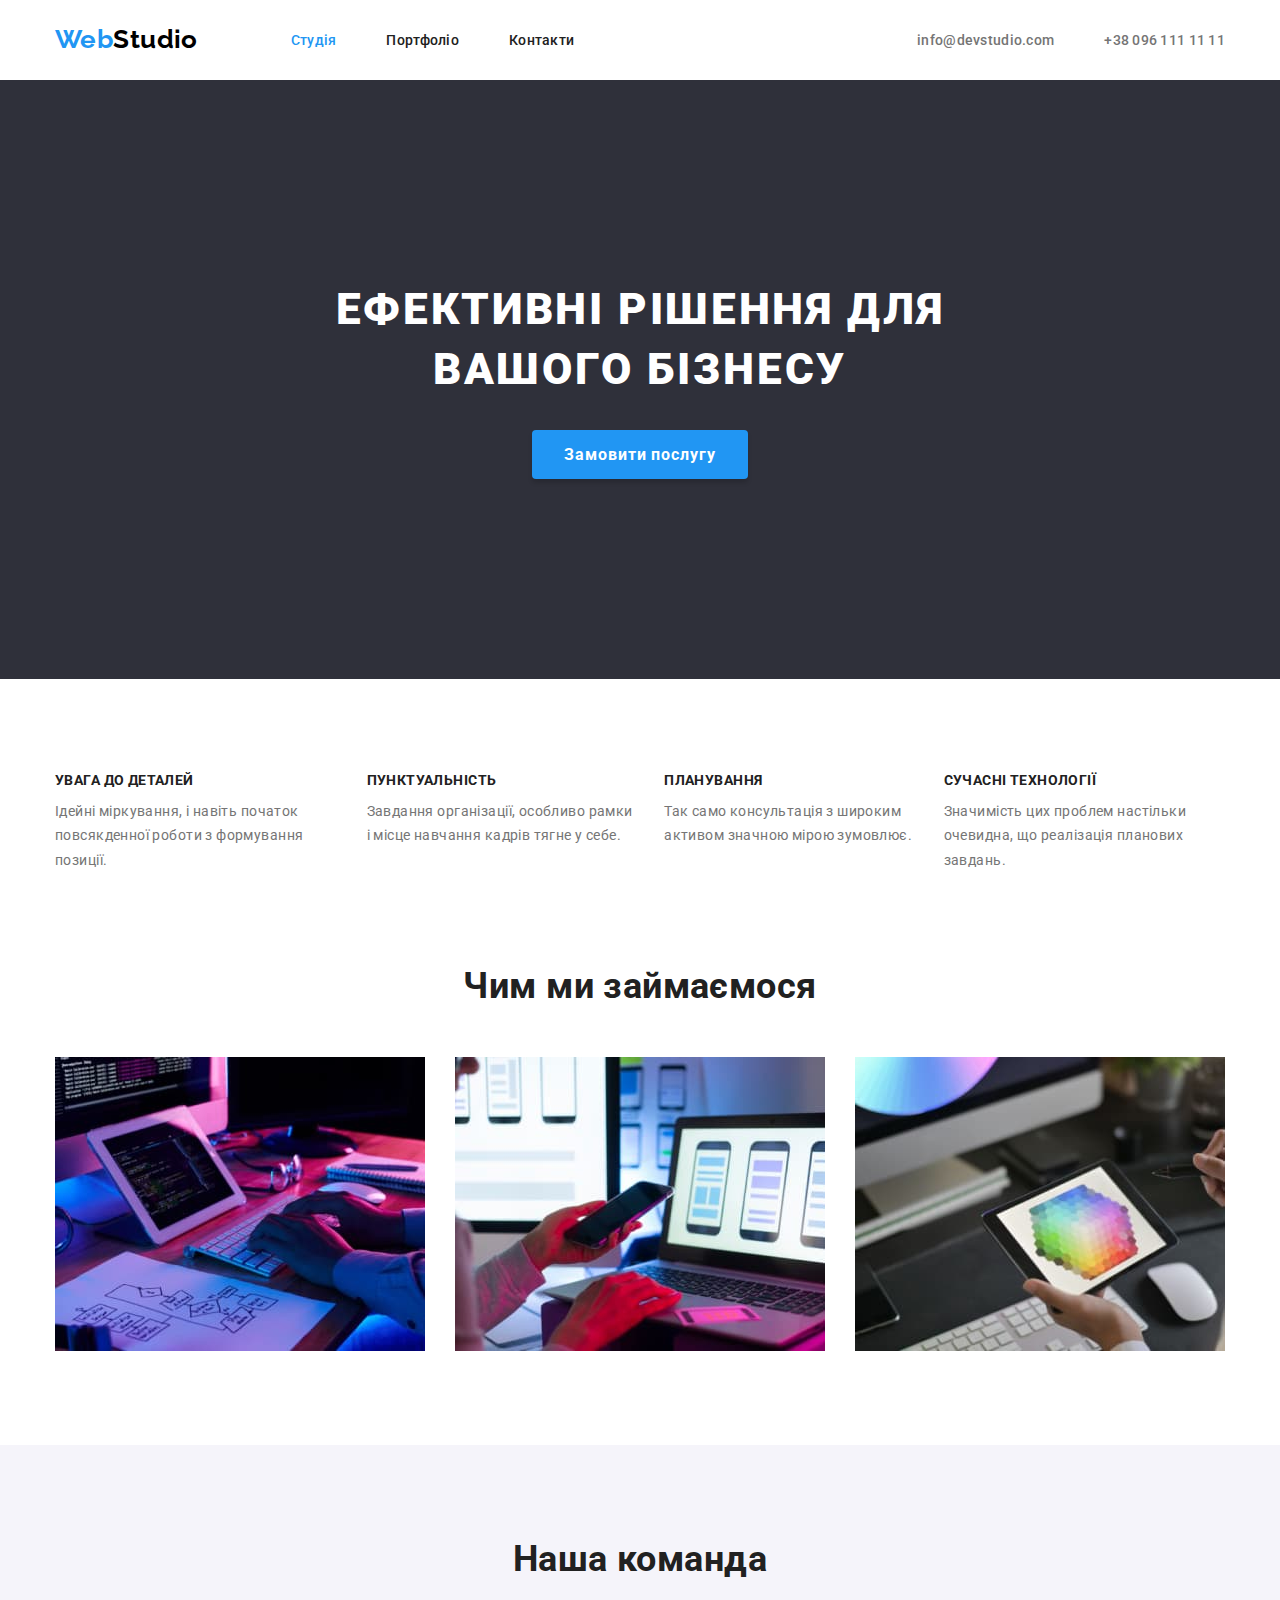
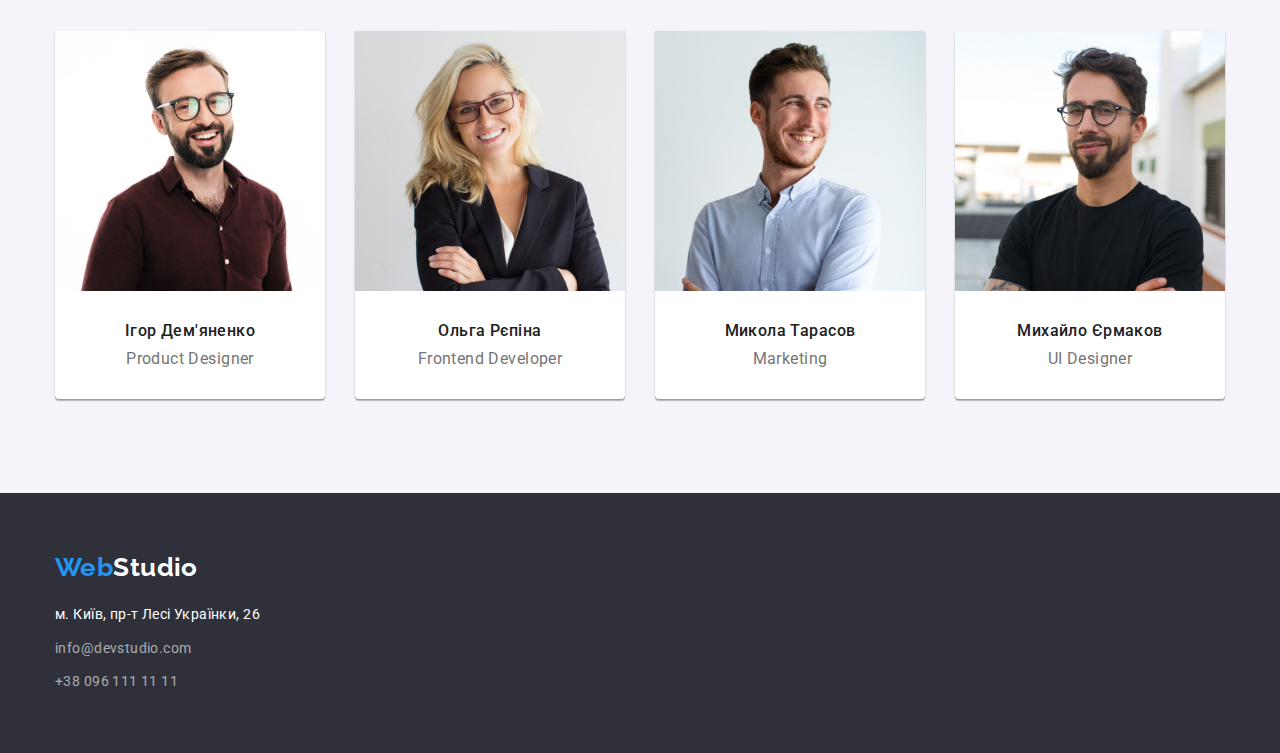
==== index.html @ 5b7ec82a "hw4start" ====
<!DOCTYPE html>
<html lang="uk">
  <head>
    <meta charset="UTF-8" />
    <meta http-equiv="X-UA-Compatible" content="IE=edge" />
    <meta name="viewport" content="width=device-width, initial-scale=1.0" />
    <title>webstudio</title>
    <link rel="preconnect" href="https://fonts.googleapis.com" />
    <link rel="preconnect" href="https://fonts.gstatic.com" crossorigin />
    <link
      href="https://fonts.googleapis.com/css2?family=Raleway:wght@700&family=Roboto:wght@400;500;700;900&display=swap"
      rel="stylesheet"
    />
    <link
      rel="stylesheet"
      href="https://cdn.jsdelivr.net/npm/modern-normalize@1.1.0/modern-normalize.min.css"
    />
    <link rel="stylesheet" href="./css/styles.css" />
  </head>
  <body>
    <header>
      <div class="container heder-container">
        <nav class="heder-container">
          <a href="./index.html" class="logo header-logo"
            >Web<span class="logo-top">Studio</span></a
          >
          <ul class="site-nav heder-container">
            <li class="menu-item"><a href="./index.html" class="link current">Студія</a></li>
            <li class="menu-item"><a href="./portfolio.html" class="link">Портфоліо</a></li>
            <li class="menu-item"><a href="./index.html" class="link">Контакти</a></li>
          </ul>
        </nav>
        <ul class="header-contacts heder-container">
          <li><a href="mailto:info@devstudio.com" class="above">info@devstudio.com</a></li>
          <li><a href="tel:+380961111111" class="above">+38 096 111 11 11</a></li>
        </ul>
      </div>
    </header>
    <main>
      <section class="hero section">
        <div class="container">
          <h1 class="hero-title">Ефективні рішення для вашого бізнесу</h1>
          <button type="button" class="button">Замовити послугу</button>
        </div>
      </section>
      <section class="quality section">
        <div class="container">
          <h2 class="visualy-hidden">Наші переваги</h2>
          <ul class="list-quality list-quality-container">
            <li>
              <h3 class="list-title">Увага до деталей</h3>
              <p class="text">
                Ідейні міркування, і навіть початок повсякденної роботи з формування позиції.
              </p>
            </li>
            <li>
              <h3 class="list-title">Пунктуальність</h3>
              <p class="text">
                Завдання організації, особливо рамки і місце навчання кадрів тягне у себе.
              </p>
            </li>
            <li>
              <h3 class="list-title">Планування</h3>
              <p class="text">Так само консультація з широким активом значною мірою зумовлює.</p>
            </li>
            <li>
              <h3 class="list-title">Сучасні технології</h3>
              <p class="text">
                Значимість цих проблем настільки очевидна, що реалізація планових завдань.
              </p>
            </li>
          </ul>
        </div>
      </section>
      <section class="work section">
        <div class="container">
          <h2 class="work-title">Чим ми займаємося</h2>
          <ul class="list-photo list-photo-container">
            <li><img src="./img/box1.jpg" alt="Програмне забеспечння" width="370" /></li>
            <li><img src="./img/box2.jpg" alt="Розробка мобіліних додатків" width="370" /></li>
            <li><img src="./img/box3.jpg" alt="Програмування на комп'ютері" width="370" /></li>
          </ul>
        </div>
      </section>
      <section class="employees section">
        <div class="container">
          <h2 class="employees-title">Наша команда</h2>
          <ul class="list-name list-name-container">
            <li class="title-name">
              <img src="./team/img1.jpg" alt="Ігор Дем'яненко" width="270" />
              <div class="team">
                <h3 class="name-container">Ігор Дем'яненко</h3>
                <p class="text" lang="en">Product Designer</p>
              </div>
            </li>
            <li class="title-name">
              <img src="./team/img2.jpg" alt="Ольга Рєпіна" width="270" />
              <div class="team">
                <h3 class="name-container">Ольга Рєпіна</h3>
                <p class="text" lang="en">Frontend Developer</p>
              </div>
            </li>
            <li class="title-name">
              <img src="./team/img3.jpg" alt="Микола Тарасов" width="270" />
              <div class="team">
                <h3 class="name-container">Микола Тарасов</h3>
                <p class="text" lang="en">Marketing</p>
              </div>
            </li>
            <li class="title-name">
              <img src="./team/img4.jpg" alt="Михайло Єрмаков" width="270" />
              <div class="team">
                <h3 class="name-container">Михайло Єрмаков</h3>
              <p class="text" lang="en">UI Designer</p>
            </div>
            </li>
          </ul>
        </div>
      </section>
    </main>
    <footer class="site-down">
      <div class="container">
        <a href="./index.html" class="logo logo-footer">Web<span class="logo-down">Studio</span></a>
        <address class="address">
          <ul class="address-list">
            <li class="address-list-container">
              <a
                href="https://goo.gl/maps/CPtrU1FHBa2aNyZL9"
                target="_blank"
                rel="noopener noreferrer nofollow"
                class="link"
              >
                м. Київ, пр-т Лесі Українки, 26</a
              >
            </li>
            <li class="address-list-container">
              <a href="mailto:info@devstudio.com" class="list">info@devstudio.com</a>
            </li>
            <li class="address-list-container">
              <a href="tel:+380961111111" class="list">+38 096 111 11 11</a>
            </li>
          </ul>
        </address>
      </div>
    </footer>
  </body>
</html>
---- css/styles.css ----
:root {
    --primary-text-color: #212121;
    --secondary-text-color: #757575;
    --accent-text-color: #2196F3;
    --accent-secondary-text-color: #FFFFFF;
    --primary-bcg-color: #2F303A;
    --secondary-bcg-color: #F5F4FA;
    --other-bcg-color: #EEEEEE;
    --text-logo-color: #000000;
    --hr-line-color: #ECECEC;
    --contacts-footer-color: rgba(255, 255, 255, 0.6);
}
*{
    box-sizing: border-box;
}

h1,
h2,
h3,
h4,
p {
    margin-top: 0;
    margin-bottom: 0;
}

ul,
ol {
    margin-top: 0;
    margin-bottom: 0;
    padding-left: 0;
}

img {
    display: block;
}

body {
    background-color: var(--accent-secondary-text-color);
    color: var(--secondary-text-color);
    font-family: Roboto, sans-serif;
    letter-spacing: 0.03em;
    font-size: 14px;

}

.visualy-hidden {
    position: absolute;
    width: 1px;
    height: 1px;
    margin: -1px;
    border: 0;
    padding: 0;

    white-space: nowrap;
    clip-path: inset(100%);
    clip: rect(0 0 0 0);
    overflow: hidden;
}


.button {
    font-family: Roboto, sans-serif;
    font-weight: 700;
    font-size: 16px;
    line-height: 1.87;
    letter-spacing: 0.06em;
    padding: 10px 32px;
    background-color: var(--accent-text-color);
    color: var(--accent-secondary-text-color);
    cursor: pointer;
    min-width: 216px;
    box-shadow: 0px 4px 4px rgba(0, 0, 0, 0.15);
    border-radius: 4px;
    border: none;
    margin: auto;
}
.container {
    width: 1200px;
    margin-left: auto;
    margin-right: auto;
    padding-right: 15px;
    padding-left: 15px;
}
.section {
    padding-top: 94px;
    padding-bottom: 94px;
}

/* Логотип  */

.logo {
    color: var(--accent-text-color);
    font-family: Raleway, sans-serif;
    font-weight: 700;
    font-size: 26px;
    text-decoration: none;
    margin-right: 93px;
   
}

.logo-top {
    color: var(--text-logo-color);
}

.logo-down {
    color: var(--accent-secondary-text-color);
}
.header-logo{
    padding: 25px 0;
}
/* < !-- Навигация по сайту  --> */

.site-nav .link {
    color: var(--primary-text-color);
    font-weight: 500;
    letter-spacing: 0.02em;
    text-decoration: none;
    cursor: pointer;
   
   

}
.site-nav{
column-gap: 50px;
}

.site-nav .link:hover,
.site-nav .link:focus {
    color: var(--accent-text-color);
}

/* Контакты */
.heder-container{
display: flex;
align-items: center;
}
.header-contacts,
.site-nav {
    list-style: none;
}
.header-contacts{
    margin-left: auto;
    column-gap: 50px;
}

.site-nav .link:hover,
.site-nav .link:focus {
    color: var(--accent-text-color);
}

.site-nav .link.current {
    color: var(--accent-text-color);
}

.header-contacts .above {
    color: var(--secondary-text-color);
    font-weight: 500;
    letter-spacing: 0.02em;
    text-decoration: none;
}

.header-contacts .above:hover,
.header-contacts .above:focus {
    color: var(--accent-text-color);
}

/* Фон*/

.hero {
    background-color: var(--primary-bcg-color);
    padding: 200px 0;
    text-align: center;
    }



.hero-title {
    font-weight: 900;
    font-size: 44px;
    line-height: 1.36;
    width: 696px;
    text-align: center;
    letter-spacing: 0.06em;
    text-transform: uppercase;
    color: var(--accent-secondary-text-color);
    align-items: center;
    margin: auto;
    margin-bottom: 30px;
    
}

/* Пункты*/
/* Наш подход */
.list-quality-container{
    display: flex;
   column-gap: 30px;
}

.list-photo,
.list-quality {
    list-style: none;
}

.quality-title {
    font-weight: 700;
    font-size: 36px;
    text-align: center;
    color: var(--primary-text-color);
}

.list-title {
    font-size: 14px;
    font-weight: 700;
    line-height: 1.14;
    color: var(--primary-text-color);
    text-transform: uppercase;
}

.list-quality .text {
    line-height: 1.72;
    color: var(--secondary-text-color);
}

/* Чем занимаемся */

.work-title {
    font-weight: 700;
    font-size: 36px;
    line-height: 1.16;
    text-align: center;
    color: var(--primary-text-color);
    margin-bottom: 50px;
}

.work-title .list {
    list-style: none;
}
.list-photo-container{
    display: flex;
    column-gap: 30px;
}
.work{
    padding-top: 0;
}

/* Наша команда*/

.list-name {
    list-style: none;
}

.employees {
    background-color: #F5F4FA;
}

.employees-title {
    font-weight: 700;
    font-size: 36px;
    line-height: 1.16;
    text-align: center;
    color: var(--primary-text-color);
    margin-bottom: 50px;

}

.list-name .title-name {
    font-weight: 500;
    font-size: 16px;
    color: var(--primary-text-color);
}
.list-name-container{
    display: flex;
    column-gap: 30px;
    text-align: center;
}
    
    .title-name {   
    background-color: var(--accent-secondary-text-color);
    box-shadow: 0px 1px 3px rgba(0, 0, 0, 0.12), 0px 1px 1px rgba(0, 0, 0, 0.14), 0px 2px 1px rgba(0, 0, 0, 0.2);
    border-radius: 0px 0px 4px 4px;
}
.team{
    padding:30px 0;
}
.name-container{
    font-weight: 500;
    font-size: 16px;
    line-height: 19px;
    
}
.text{

    margin-top: 10px;
}

.list-name .text {
    font-weight: 400;
    font-size: 16px;
    color: var(--secondary-text-color);
}

/* Футер*/

.site-down {
    background-color: var(--primary-bcg-color);
    padding: 60px 0;
}

.address {
    font-style: normal;
    margin-top: 20px;
}

.address .address-list {
    list-style: none;
    display: flex;
    flex-direction: column;
}
.address-list-container:not(:last-child){
    margin-bottom: 9px;
}
.address-list .link {
    color: var(--accent-secondary-text-color);
    line-height: 1.72;
    text-decoration: none;
    
}

.address-list .list {
    line-height: 1.72;
    color: rgba(255, 255, 255, 0.6);
    text-decoration: none;
}

.address-list .link:hover,
.address-list .link:focus {
    color: var(--accent-text-color);
}

.address-list .list:hover,
.address-list .list:focus {
    color: var(--accent-text-color);
}

/* Портфолио */
.header-line{
    border-bottom: 1px solid var(--hr-line-color);
}
.portfolio {
    list-style: none;
}

.button-portfolio {
    font-family: 'Roboto';
    font-style: normal;
    font-weight: 500;
    font-size: 16px;
    line-height: 1.62;
    letter-spacing: 0.03em;
    color: var(--primary-text-color);
    background-color: var(--secondary-bcg-color);
    border-radius: 4px;
    padding: 6px 22px;
    border: none;
    cursor: pointer;
}
.buttom-container{
    display: flex;
    column-gap: 8px;
    justify-content: center;
    margin-bottom: 50px;
}
.button-portfolio:hover,
.button-portfolio:focus {
    background-color: var(--accent-text-color);
    color: var(--accent-secondary-text-color);
    box-shadow: 0px 3px 1px rgba(0, 0, 0, 0.1), 0px 1px 2px rgba(0, 0, 0, 0.08), 0px 2px 2px rgba(0, 0, 0, 0.12);
}

.projects {
    font-weight: 700;
    font-size: 36px;
    text-align: center;
    color: var(--primary-text-color);
}

.border-card{
    padding-top: 20px;
    padding-left: 24px;
    padding-bottom: 20px;
    padding-right: 24px;
    border: 1px solid #EEEEEE;
    border-top: none;
}

.project-list .title {
    font-weight: 700;
    font-size: 18px;
    line-height: 2;
    letter-spacing: 0.06em;
    color: var(--primary-text-color);
    margin-bottom: 4px;
}

.project-list .list {
    font-size: 16px;
    line-height: 1.87;
    
    
}

.projects-title {
    list-style: none;
    display: flex;
    flex-wrap: wrap;
    gap: 30px;
    justify-content: center; 
}
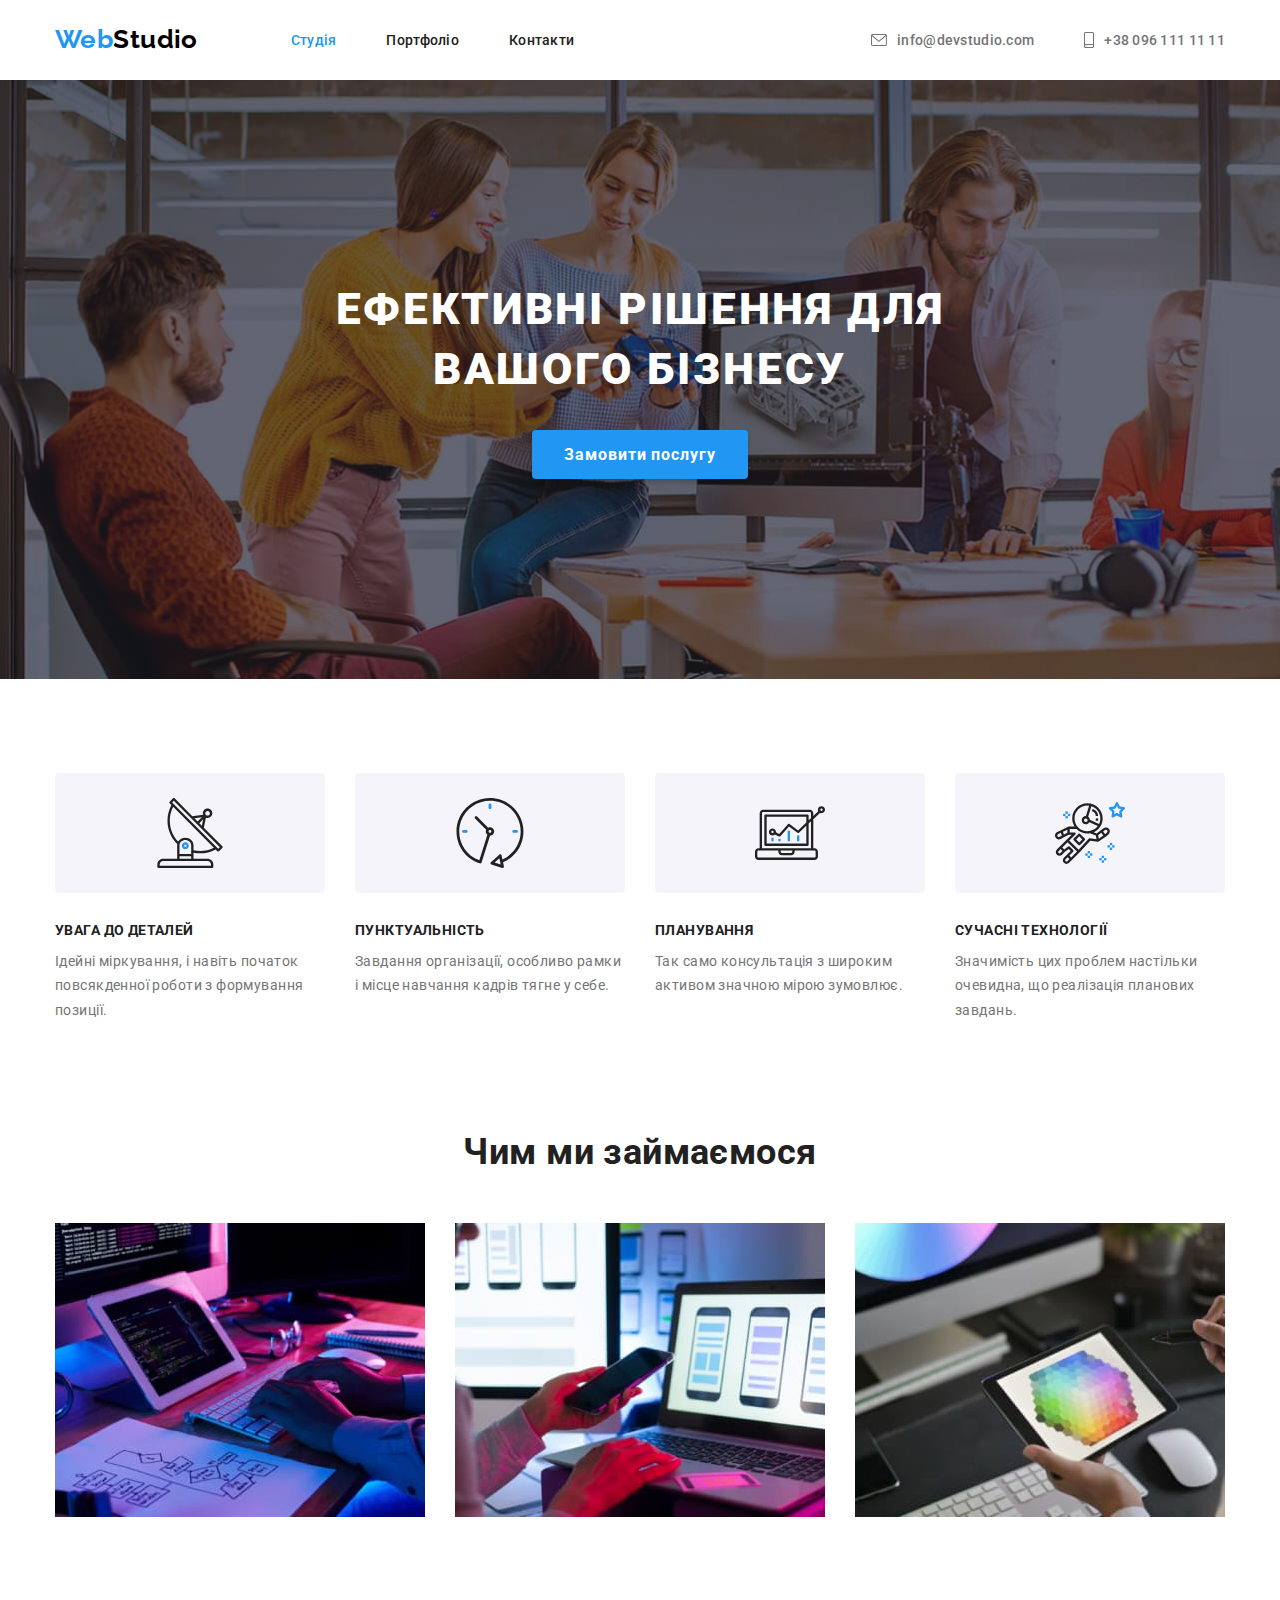
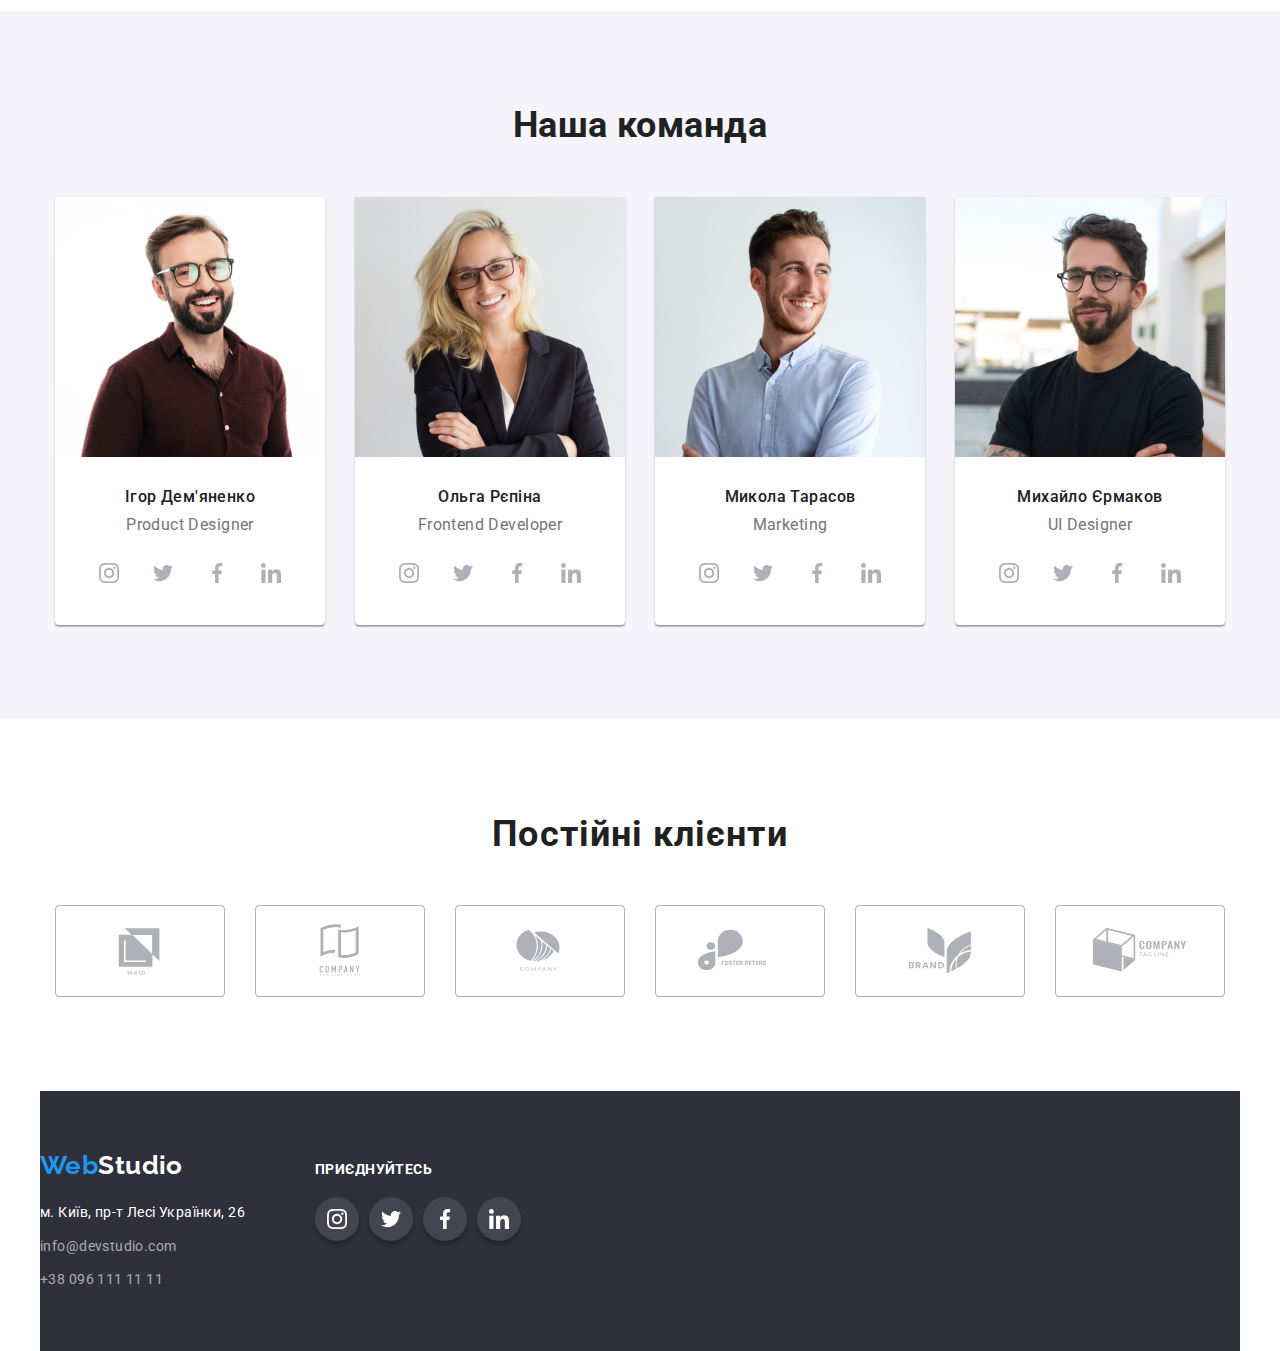
==== commit 64bb6fef: "chengeshw" ====
--- a/index.html
+++ b/index.html
@@ -31,8 +31,22 @@
           </ul>
         </nav>
         <ul class="header-contacts heder-container">
-          <li><a href="mailto:info@devstudio.com" class="above">info@devstudio.com</a></li>
-          <li><a href="tel:+380961111111" class="above">+38 096 111 11 11</a></li>
+          <li>
+            <div class="icon-contacts">
+                <svg aria-label="конверт" class="icon-envelope">
+                <use href="./images/sprite.svg#icon-envelope"></use>
+              </svg>
+            <a href="mailto:info@devstudio.com" class="above">info@devstudio.com</a>
+          </div>
+        </li>
+          <li>
+            <div class="icon-contacts">
+                <svg aria-label="іконка смартфона" class="icon-phone">
+                <use href="./images/sprite.svg#icon-smartphone"></use>
+              </svg>
+             <a href="tel:+380961111111" class="above">+38 096 111 11 11</a>
+          </div>
+        </li>
         </ul>
       </div>
     </header>
@@ -47,23 +61,43 @@
         <div class="container">
           <h2 class="visualy-hidden">Наші переваги</h2>
           <ul class="list-quality list-quality-container">
-            <li>
+            <li class="list-item">
+              <div class="icon-border">
+                <svg aria-label="антена" class="icon-quality">
+                <use href="./images/sprite.svg#icon-antenna"></use>
+              </svg>
+            </div>
               <h3 class="list-title">Увага до деталей</h3>
               <p class="text">
                 Ідейні міркування, і навіть початок повсякденної роботи з формування позиції.
               </p>
             </li>
-            <li>
+            <li class="list-item">
+              <div class="icon-border">
+                <svg aria-label="антена" class="icon-quality">
+                <use href="./images/sprite.svg#icon-clock"></use>
+              </svg>
+            </div>
               <h3 class="list-title">Пунктуальність</h3>
               <p class="text">
                 Завдання організації, особливо рамки і місце навчання кадрів тягне у себе.
               </p>
             </li>
-            <li>
+            <li class="list-item ">
+              <div class="icon-border">
+                <svg aria-label="антена" class="icon-quality">
+                <use href="./images/sprite.svg#icon-diagram"></use>
+              </svg>
+            </div>
               <h3 class="list-title">Планування</h3>
               <p class="text">Так само консультація з широким активом значною мірою зумовлює.</p>
             </li>
-            <li>
+            <li class="list-item ">
+              <div class="icon-border">
+                <svg aria-label="антена" class="icon-quality">
+                <use href="./images/sprite.svg#icon-astronaut"></use>
+              </svg>
+            </div>
               <h3 class="list-title">Сучасні технології</h3>
               <p class="text">
                 Значимість цих проблем настільки очевидна, що реалізація планових завдань.
@@ -91,6 +125,36 @@
               <div class="team">
                 <h3 class="name-container">Ігор Дем'яненко</h3>
                 <p class="text" lang="en">Product Designer</p>
+                <ul class="social-list">
+                  <li class="social-list-item">
+                    <a href="" class="sotial-list-link">
+                      <svg aria-label="іконка інстаграму" class="sotial-list-icon">
+                        <use href="./images/sprite.svg#icon-instagram"></use>
+                      </svg>
+                    </a>
+                  </li>
+                  <li class="social-list-item">
+                    <a href="" class="sotial-list-link">
+                      <svg aria-label="іконка твітеру" class="sotial-list-icon">
+                        <use href="./images/sprite.svg#icon-twitter"></use>
+                      </svg>
+                    </a>
+                  </li>
+                  <li class="social-list-item">
+                    <a href="" class="sotial-list-link">
+                      <svg aria-label="іконка фейсбуку" class="sotial-list-icon">
+                        <use href="./images/sprite.svg#icon-facebook"></use>
+                      </svg>
+                    </a>
+                  </li>
+                  <li class="social-list-item">
+                    <a href="" class="sotial-list-link">
+                      <svg aria-label="іконка лікедину" class="sotial-list-icon">
+                        <use href="./images/sprite.svg#icon-linkedin"></use>
+                      </svg>
+                    </a>
+                  </li>
+                </ul>
               </div>
             </li>
             <li class="title-name">
@@ -98,6 +162,36 @@
               <div class="team">
                 <h3 class="name-container">Ольга Рєпіна</h3>
                 <p class="text" lang="en">Frontend Developer</p>
+                <ul class="social-list">
+                  <li class="social-list-item">
+                    <a href="" class="sotial-list-link">
+                      <svg aria-label="іконка інстаграму" class="sotial-list-icon">
+                        <use href="./images/sprite.svg#icon-instagram"></use>
+                      </svg>
+                    </a>
+                  </li>
+                  <li class="social-list-item">
+                    <a href="" class="sotial-list-link">
+                      <svg aria-label="іконка твітеру" class="sotial-list-icon">
+                        <use href="./images/sprite.svg#icon-twitter"></use>
+                      </svg>
+                    </a>
+                  </li>
+                  <li class="social-list-item">
+                    <a href="" class="sotial-list-link">
+                      <svg aria-label="іконка фейсбуку" class="sotial-list-icon">
+                        <use href="./images/sprite.svg#icon-facebook"></use>
+                      </svg>
+                    </a>
+                  </li>
+                  <li class="social-list-item">
+                    <a href="" class="sotial-list-link">
+                      <svg aria-label="іконка лікедину" class="sotial-list-icon">
+                        <use href="./images/sprite.svg#icon-linkedin"></use>
+                      </svg>
+                    </a>
+                  </li>
+                </ul>
               </div>
             </li>
             <li class="title-name">
@@ -105,21 +199,130 @@
               <div class="team">
                 <h3 class="name-container">Микола Тарасов</h3>
                 <p class="text" lang="en">Marketing</p>
+                <ul class="social-list">
+                  <li class="social-list-item">
+                    <a href="" class="sotial-list-link">
+                      <svg aria-label="іконка інстаграму" class="sotial-list-icon">
+                        <use href="./images/sprite.svg#icon-instagram"></use>
+                      </svg>
+                    </a>
+                  </li>
+                  <li class="social-list-item">
+                    <a href="" class="sotial-list-link">
+                      <svg aria-label="іконка твітеру" class="sotial-list-icon">
+                        <use href="./images/sprite.svg#icon-twitter"></use>
+                      </svg>
+                    </a>
+                  </li>
+                  <li class="social-list-item">
+                    <a href="" class="sotial-list-link">
+                      <svg aria-label="іконка фейсбуку" class="sotial-list-icon">
+                        <use href="./images/sprite.svg#icon-facebook"></use>
+                      </svg>
+                    </a>
+                  </li>
+                  <li class="social-list-item">
+                    <a href="" class="sotial-list-link">
+                      <svg aria-label="іконка лікедину" class="sotial-list-icon">
+                        <use href="./images/sprite.svg#icon-linkedin"></use>
+                      </svg>
+                    </a>
+                  </li>
+                </ul>
               </div>
             </li>
             <li class="title-name">
               <img src="./team/img4.jpg" alt="Михайло Єрмаков" width="270" />
               <div class="team">
                 <h3 class="name-container">Михайло Єрмаков</h3>
-              <p class="text" lang="en">UI Designer</p>
-            </div>
+                <p class="text" lang="en">UI Designer</p>
+                <ul class="social-list">
+                  <li class="social-list-item">
+                    <a href="" class="sotial-list-link">
+                      <svg aria-label="іконка інстаграму" class="sotial-list-icon">
+                        <use href="./images/sprite.svg#icon-instagram"></use>
+                      </svg>
+                    </a>
+                  </li>
+                  <li class="social-list-item">
+                    <a href="" class="sotial-list-link">
+                      <svg aria-label="іконка твітеру" class="sotial-list-icon">
+                        <use href="./images/sprite.svg#icon-twitter"></use>
+                      </svg>
+                    </a>
+                  </li>
+                  <li class="social-list-item">
+                    <a href="" class="sotial-list-link">
+                      <svg aria-label="іконка фейсбуку" class="sotial-list-icon">
+                        <use href="./images/sprite.svg#icon-facebook"></use>
+                      </svg>
+                    </a>
+                  </li>
+                  <li class="social-list-item">
+                    <a href="" class="sotial-list-link">
+                      <svg aria-label="іконка лікедину" class="sotial-list-icon">
+                        <use href="./images/sprite.svg#icon-linkedin"></use>
+                      </svg>
+                    </a>
+                  </li>
+                </ul>
+              </div>
+            </li>
+          </ul>
+        </div>
+      </section>
+      <section class="section">
+        <div class="container">
+          <h2 class="customer-title">Постійні клієнти</h2>
+          <ul class="customer-list">
+            <li class="customer-item">
+              <a href="" class="customer-link">
+                <svg aria-label="логотип яко" class="customer-icon">
+                  <use href="./images/sprite.svg#icon-yaco"></use>
+                </svg>
+              </a>
+            </li>
+            <li class="customer-item">
+              <a href="" class="customer-link">
+                <svg aria-label="логотип тайнлайн" class="customer-icon">
+                  <use href="./images/sprite.svg#icon-tainline"></use>
+                </svg>
+              </a>
+            </li>
+            <li class="customer-item">
+              <a href="" class="customer-link">
+                <svg aria-label="логотип компані" class="customer-icon">
+                  <use href="./images/sprite.svg#icon-company"></use>
+                </svg>
+              </a>
+            </li>
+            <li class="customer-item">
+              <a href="" class="customer-link">
+                <svg aria-label="логотип фостер" class="customer-icon">
+                  <use href="./images/sprite.svg#icon-foster"></use>
+                </svg>
+              </a>
+            </li>
+            <li class="customer-item">
+              <a href="" class="customer-link">
+                <svg aria-label="логотип бренд" class="customer-icon">
+                  <use href="./images/sprite.svg#icon-brand"></use>
+                </svg>
+              </a>
+            </li>
+            <li class="customer-item">
+              <a href="" class="customer-link">
+                <svg aria-label="логотип таг" class="customer-icon">
+                  <use href="./images/sprite.svg#icon-tag"></use>
+                </svg>
+              </a>
             </li>
           </ul>
         </div>
       </section>
     </main>
-    <footer class="site-down">
-      <div class="container">
+    <footer class="site-down container">
+      <div class ="">
         <a href="./index.html" class="logo logo-footer">Web<span class="logo-down">Studio</span></a>
         <address class="address">
           <ul class="address-list">
@@ -141,7 +344,40 @@
             </li>
           </ul>
         </address>
-      </div>
+        </div>
+             <div class="footer-social">
+                <h3 class="footer-container">приєднуйтесь</h3>
+                <ul class="footer-social-list">
+                  <li class="footer-social-list-item">
+                    <a href="" class="footer-sotial-list-link">
+                      <svg aria-label="іконка інстаграму" class="footer-sotial-list-icon">
+                        <use href="./images/sprite.svg#icon-instagram"></use>
+                      </svg>
+                    </a>
+                  </li>
+                  <li class="footer-social-list-item">
+                    <a href="" class="footer-sotial-list-link">
+                      <svg aria-label="іконка твітеру" class="footer-sotial-list-icon">
+                        <use href="./images/sprite.svg#icon-twitter"></use>
+                      </svg>
+                    </a>
+                  </li>
+                  <li class="footer-social-list-item">
+                    <a href="" class="footer-sotial-list-link">
+                      <svg aria-label="іконка фейсбуку" class="footer-sotial-list-icon">
+                        <use href="./images/sprite.svg#icon-facebook"></use>
+                      </svg>
+                    </a>
+                  </li>
+                  <li class="footer-social-list-item">
+                    <a href="" class="footer-sotial-list-link">
+                      <svg aria-label="іконка лікедину" class="footer-sotial-list-icon">
+                        <use href="./images/sprite.svg#icon-linkedin"></use>
+                      </svg>
+                    </a>
+                  </li>
+                </ul>
+              </div>
     </footer>
   </body>
 </html>
--- a/css/styles.css
+++ b/css/styles.css
@@ -151,18 +151,38 @@
 .site-nav .link.current {
     color: var(--accent-text-color);
 }
+.icon-contacts{
+    display: flex;
+    align-items:center ;
+}
+
 
 .header-contacts .above {
+    display: inline-flex;
+    align-items: center;
     color: var(--secondary-text-color);
     font-weight: 500;
     letter-spacing: 0.02em;
     text-decoration: none;
 }
-
+.icon-phone {
+    width: 10px;
+    height: 16px;
+    fill: #757575;
+    margin-right: 10px;
+}
+
+.icon-envelope {
+    width: 16px;
+    height: 12px;
+    fill: #757575;
+    margin-right: 10px;
+}
 .header-contacts .above:hover,
 .header-contacts .above:focus {
     color: var(--accent-text-color);
 }
+
 
 /* Фон*/
 
@@ -170,6 +190,8 @@
     background-color: var(--primary-bcg-color);
     padding: 200px 0;
     text-align: center;
+    background-image: linear-gradient(rgba(47, 48, 58, 0.4),rgba(47, 48, 58, 0.4)), url("../img/imghero.jpg");
+    background-size: cover;
     }
 
 
@@ -194,6 +216,7 @@
 .list-quality-container{
     display: flex;
    column-gap: 30px;
+
 }
 
 .list-photo,
@@ -206,6 +229,24 @@
     font-size: 36px;
     text-align: center;
     color: var(--primary-text-color);
+}
+.icon-border{
+    display: flex;
+    justify-content: center;
+    align-items: center;
+    width: 270px;
+    height: 120px;
+    background-color: var(--secondary-bcg-color);
+    border-radius: 4px;
+    margin-bottom: 30px;
+}
+
+.icon-quality {
+        width: 70px;
+        height: 70px;
+
+        
+        
 }
 
 .list-title {
@@ -274,7 +315,7 @@
     text-align: center;
 }
     
-    .title-name {   
+.title-name {   
     background-color: var(--accent-secondary-text-color);
     box-shadow: 0px 1px 3px rgba(0, 0, 0, 0.12), 0px 1px 1px rgba(0, 0, 0, 0.14), 0px 2px 1px rgba(0, 0, 0, 0.2);
     border-radius: 0px 0px 4px 4px;
@@ -291,6 +332,7 @@
 .text{
 
     margin-top: 10px;
+    margin-bottom: 16px;
 }
 
 .list-name .text {
@@ -298,10 +340,82 @@
     font-size: 16px;
     color: var(--secondary-text-color);
 }
+.social-list {
+    display: flex;
+    list-style: none;
+    justify-content: center;
+    column-gap: 10px;
+}
+.sotial-list-link {
+    display: flex;
+    align-items: center;
+    justify-content: center;
+    width: 44px;
+    height: 44px;
+    border-radius: 50%;
+    background-color: #FFFFFF;
+}
+.sotial-list-link:hover,
+.sotial-list-link:focus{
+    background-color: var(--accent-text-color);
+}
+.sotial-list-icon{
+    width: 20px;
+    height: 20px;
+    fill: #AFB1B8;
+}
+.sotial-list-link:hover .sotial-list-icon,
+.sotial-list-link:focus .sotial-list-icon {
+    fill: var(--accent-secondary-text-color);
+}
+/* Постійні клієнти*/
+
+.customer-title {
+    font-weight: 700;
+    font-size: 36px;
+    line-height: 42px;
+    text-align: center;
+    letter-spacing: 0.03em;
+   color: var(--primary-text-color);
+   margin-bottom: 50px;
+}
+.customer-list{
+    display: flex;
+    gap: 30px;
+    list-style: none;
+  }
+  .customer-link {
+      display: flex;
+      align-items: center;
+      justify-content: center;
+      width: 170px;
+      height: 92px;
+      border: 1px solid #AFB1B8;
+      border-radius: 4px;
+  }
+  .customer-link:hover,
+  .customer-link:focus {
+      border-color: var(--accent-text-color);
+  }
+.customer-icon {
+    width: 106px;
+    height: 60px;
+    fill: #AFB1B8;
+    
+}
+
+.customer-link:hover .customer-icon,
+.customer-link:focus .customer-icon{
+    fill: var(--accent-text-color);
+    cursor: pointer;
+}
+
 
 /* Футер*/
 
 .site-down {
+    display: flex;
+    align-items: baseline;
     background-color: var(--primary-bcg-color);
     padding: 60px 0;
 }
@@ -315,6 +429,7 @@
     list-style: none;
     display: flex;
     flex-direction: column;
+    margin-right: 70px;
 }
 .address-list-container:not(:last-child){
     margin-bottom: 9px;
@@ -341,9 +456,56 @@
 .address-list .list:focus {
     color: var(--accent-text-color);
 }
+.footer-social{
+    align-items: baseline;
+}
+.footer-container{
+    font-weight: 700;
+        font-size: 14px;
+        line-height: 16px;
+        letter-spacing: 0.03em;
+        text-transform: uppercase;
+        color: #FFFFFF;
+        margin-bottom: 20px;
+   
+}
+
+.footer-social-list {
+    display: flex;
+    list-style: none;
+    justify-content: center;
+    column-gap: 10px;
+}
+
+.footer-sotial-list-link {
+    display: flex;
+    align-items: center;
+    justify-content: center;
+    width: 44px;
+    height: 44px;
+    border-radius: 50%;
+    background-color:  rgba(255, 255, 255, 0.1);
+    box-shadow: 0px 4px 4px rgba(0, 0, 0, 0.25);
+}
+
+.footer-sotial-list-link:hover,
+.footer-sotial-list-link:focus {
+    background-color: var(--accent-text-color);
+}
+
+.footer-sotial-list-icon {
+    width: 20px;
+    height: 20px;
+    fill: var(--accent-secondary-text-color);
+}
+
+.footer-sotial-list-link:hover .footer-sotial-list-icon,
+.footer-sotial-list-link:focus .footer-sotial-list-icon {
+    fill: var(--accent-secondary-text-color);
 
 /* Портфолио */
-.header-line{
+
+.header-line {
     border-bottom: 1px solid var(--hr-line-color);
 }
 .portfolio {
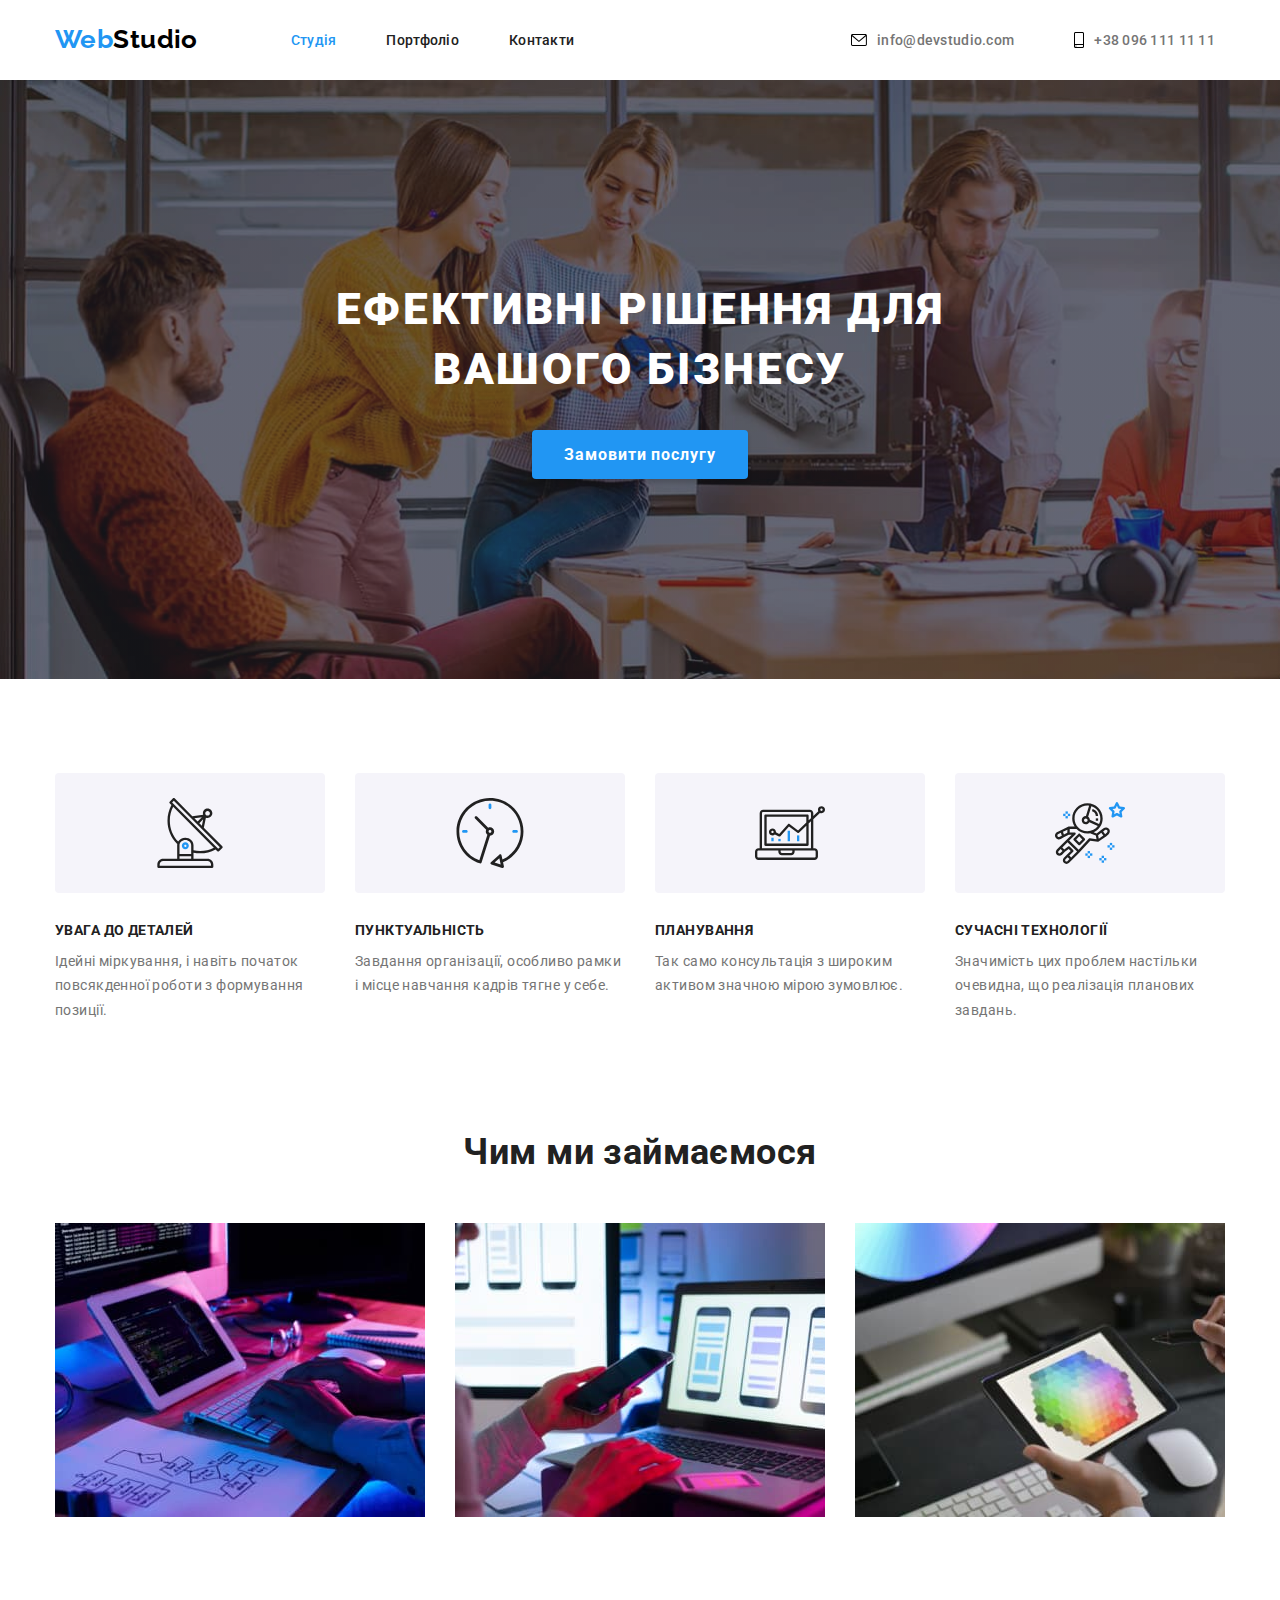
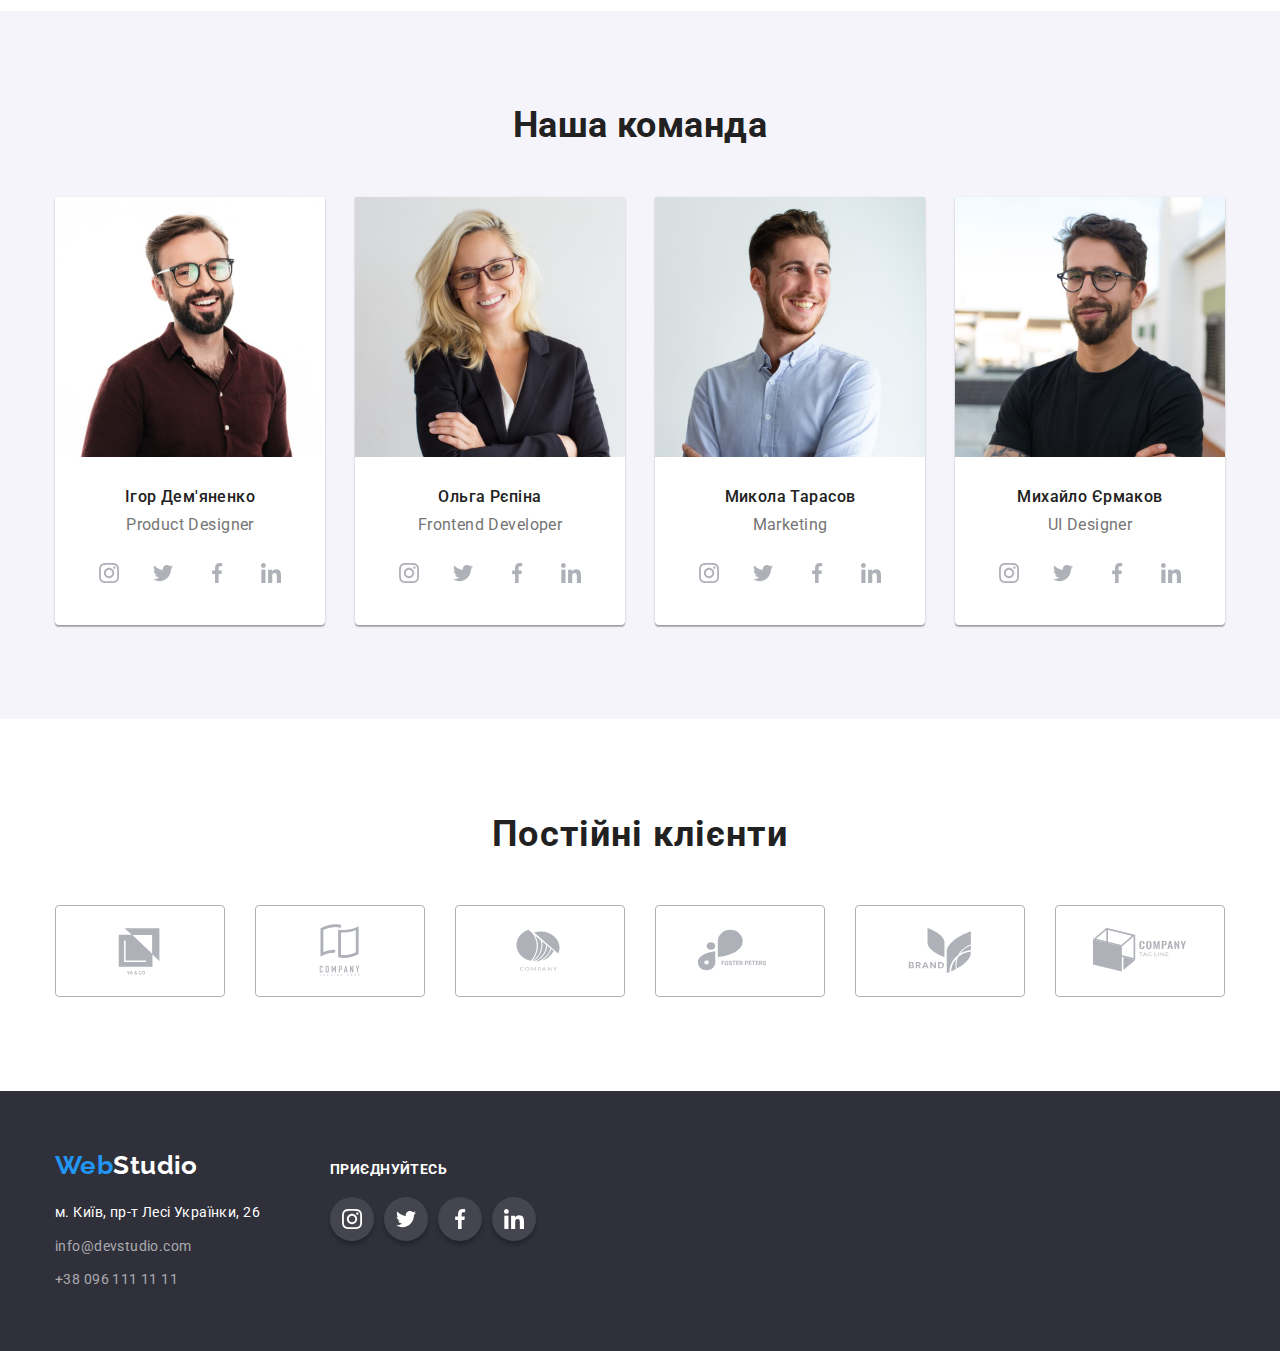
==== commit 21800cba: "preend" ====
--- a/index.html
+++ b/index.html
@@ -33,16 +33,16 @@
         <ul class="header-contacts heder-container">
           <li>
             <div class="icon-contacts">
-                <svg aria-label="конверт" class="icon-envelope">
-                <use href="./images/sprite.svg#icon-envelope"></use>
+                <svg aria-label="конверт" class="above" width="16" height="12">
+                <use href="./images/sprite.svg#icon-envelope" ></use>
               </svg>
             <a href="mailto:info@devstudio.com" class="above">info@devstudio.com</a>
           </div>
         </li>
           <li>
             <div class="icon-contacts">
-                <svg aria-label="іконка смартфона" class="icon-phone">
-                <use href="./images/sprite.svg#icon-smartphone"></use>
+                <svg aria-label="іконка смартфона" class="above" width="10" height="16" >
+                <use href="./images/sprite.svg#icon-smartphone" ></use>
               </svg>
              <a href="tel:+380961111111" class="above">+38 096 111 11 11</a>
           </div>
@@ -110,9 +110,9 @@
         <div class="container">
           <h2 class="work-title">Чим ми займаємося</h2>
           <ul class="list-photo list-photo-container">
-            <li><img src="./img/box1.jpg" alt="Програмне забеспечння" width="370" /></li>
-            <li><img src="./img/box2.jpg" alt="Розробка мобіліних додатків" width="370" /></li>
-            <li><img src="./img/box3.jpg" alt="Програмування на комп'ютері" width="370" /></li>
+            <li><img src="./images/img/box1.jpg" alt="Програмне забеспечння" width="370" /></li>
+            <li><img src="./images/img/box2.jpg" alt="Розробка мобіліних додатків" width="370" /></li>
+            <li><img src="./images/img/box3.jpg" alt="Програмування на комп'ютері" width="370" /></li>
           </ul>
         </div>
       </section>
@@ -121,7 +121,7 @@
           <h2 class="employees-title">Наша команда</h2>
           <ul class="list-name list-name-container">
             <li class="title-name">
-              <img src="./team/img1.jpg" alt="Ігор Дем'яненко" width="270" />
+              <img src="./images/team/img1.jpg" alt="Ігор Дем'яненко" width="270" />
               <div class="team">
                 <h3 class="name-container">Ігор Дем'яненко</h3>
                 <p class="text" lang="en">Product Designer</p>
@@ -158,7 +158,7 @@
               </div>
             </li>
             <li class="title-name">
-              <img src="./team/img2.jpg" alt="Ольга Рєпіна" width="270" />
+              <img src="./images/team/img2.jpg" alt="Ольга Рєпіна" width="270" />
               <div class="team">
                 <h3 class="name-container">Ольга Рєпіна</h3>
                 <p class="text" lang="en">Frontend Developer</p>
@@ -195,7 +195,7 @@
               </div>
             </li>
             <li class="title-name">
-              <img src="./team/img3.jpg" alt="Микола Тарасов" width="270" />
+              <img src="./images/team/img3.jpg" alt="Микола Тарасов" width="270" />
               <div class="team">
                 <h3 class="name-container">Микола Тарасов</h3>
                 <p class="text" lang="en">Marketing</p>
@@ -232,7 +232,7 @@
               </div>
             </li>
             <li class="title-name">
-              <img src="./team/img4.jpg" alt="Михайло Єрмаков" width="270" />
+              <img src="./images/team/img4.jpg" alt="Михайло Єрмаков" width="270" />
               <div class="team">
                 <h3 class="name-container">Михайло Єрмаков</h3>
                 <p class="text" lang="en">UI Designer</p>
@@ -321,8 +321,9 @@
         </div>
       </section>
     </main>
-    <footer class="site-down container">
-      <div class ="">
+    <footer class="site-down">
+      <div class="container footer-logo-adress">
+        <div class ="logo-adress">
         <a href="./index.html" class="logo logo-footer">Web<span class="logo-down">Studio</span></a>
         <address class="address">
           <ul class="address-list">
@@ -378,6 +379,7 @@
                   </li>
                 </ul>
               </div>
+      </div>
     </footer>
   </body>
 </html>
--- a/css/styles.css
+++ b/css/styles.css
@@ -153,34 +153,26 @@
 }
 .icon-contacts{
     display: flex;
-    align-items:center ;
-}
-
-
-.header-contacts .above {
-    display: inline-flex;
+    align-items:center;
+}
+
+
+.above {
+    display: block;
     align-items: center;
-    color: var(--secondary-text-color);
     font-weight: 500;
     letter-spacing: 0.02em;
     text-decoration: none;
-}
-.icon-phone {
-    width: 10px;
-    height: 16px;
-    fill: #757575;
+    color: var(--secondary-text-color);
     margin-right: 10px;
-}
-
-.icon-envelope {
-    width: 16px;
-    height: 12px;
-    fill: #757575;
-    margin-right: 10px;
-}
-.header-contacts .above:hover,
-.header-contacts .above:focus {
-    color: var(--accent-text-color);
+    
+}
+
+
+.icon-contacts:hover  .above,
+.icon-contacts:focus  .above{
+    color: var(--accent-text-color);
+    fill: currentColor;
 }
 
 
@@ -190,7 +182,7 @@
     background-color: var(--primary-bcg-color);
     padding: 200px 0;
     text-align: center;
-    background-image: linear-gradient(rgba(47, 48, 58, 0.4),rgba(47, 48, 58, 0.4)), url("../img/imghero.jpg");
+    background-image: linear-gradient(rgba(47, 48, 58, 0.4),rgba(47, 48, 58, 0.4)), url("../images/img/imghero.jpg");
     background-size: cover;
     }
 
@@ -418,8 +410,12 @@
     align-items: baseline;
     background-color: var(--primary-bcg-color);
     padding: 60px 0;
-}
-
+      
+}
+.footer-logo-adress{
+    display: flex;
+    align-items: baseline;
+}
 .address {
     font-style: normal;
     margin-top: 20px;
@@ -504,77 +500,90 @@
     fill: var(--accent-secondary-text-color);
 
 /* Портфолио */
-
-.header-line {
-    border-bottom: 1px solid var(--hr-line-color);
-}
-.portfolio {
-    list-style: none;
-}
-
-.button-portfolio {
-    font-family: 'Roboto';
-    font-style: normal;
-    font-weight: 500;
-    font-size: 16px;
-    line-height: 1.62;
-    letter-spacing: 0.03em;
-    color: var(--primary-text-color);
-    background-color: var(--secondary-bcg-color);
-    border-radius: 4px;
-    padding: 6px 22px;
-    border: none;
-    cursor: pointer;
-}
-.buttom-container{
-    display: flex;
-    column-gap: 8px;
-    justify-content: center;
-    margin-bottom: 50px;
-}
-.button-portfolio:hover,
-.button-portfolio:focus {
-    background-color: var(--accent-text-color);
-    color: var(--accent-secondary-text-color);
-    box-shadow: 0px 3px 1px rgba(0, 0, 0, 0.1), 0px 1px 2px rgba(0, 0, 0, 0.08), 0px 2px 2px rgba(0, 0, 0, 0.12);
-}
-
-.projects {
-    font-weight: 700;
-    font-size: 36px;
-    text-align: center;
-    color: var(--primary-text-color);
-}
-
-.border-card{
-    padding-top: 20px;
-    padding-left: 24px;
-    padding-bottom: 20px;
-    padding-right: 24px;
-    border: 1px solid #EEEEEE;
-    border-top: none;
-}
-
-.project-list .title {
-    font-weight: 700;
-    font-size: 18px;
-    line-height: 2;
-    letter-spacing: 0.06em;
-    color: var(--primary-text-color);
-    margin-bottom: 4px;
-}
-
-.project-list .list {
-    font-size: 16px;
-    line-height: 1.87;
-    
-    
-}
-
-.projects-title {
-    list-style: none;
-    display: flex;
-    flex-wrap: wrap;
-    gap: 30px;
-    justify-content: center; 
-}+    
+    .header-line {
+       border-bottom: 1px solid var(--hr-line-color);
+    }
+        
+    .portfolio {
+        list-style: none;
+    }
+
+    .button-portfolio {
+        font-family: 'Roboto';
+        font-style: normal;
+        font-weight: 500;
+        font-size: 16px;
+        line-height: 1.62;
+        letter-spacing: 0.03em;
+        color: var(--primary-text-color);
+        background-color: var(--secondary-bcg-color);
+        border-radius: 4px;
+        padding: 6px 22px;
+        border: none;
+        cursor: pointer;
+    }
+
+    .buttom-container {
+        display: flex;
+        column-gap: 8px;
+        justify-content: center;
+        margin-bottom: 50px;
+    }
+
+    .button-portfolio:hover,
+    .button-portfolio:focus {
+        background-color: var(--accent-text-color);
+        color: var(--accent-secondary-text-color);
+        box-shadow: 0px 3px 1px rgba(0, 0, 0, 0.1), 0px 1px 2px rgba(0, 0, 0, 0.08), 0px 2px 2px rgba(0, 0, 0, 0.12);
+    }
+
+    .projects {
+        font-weight: 700;
+        font-size: 36px;
+        text-align: center;
+        color: var(--primary-text-color);
+    }
+    .border-card-link:hover,
+    .border-card-link:focus {
+        box-shadow: 0px 1px 1px rgba(0, 0, 0, 0.12), 0px 4px 4px rgba(0, 0, 0, 0.06), 1px 4px 6px rgba(0, 0, 0, 0.16);
+    }
+    .border-card-link {
+        display: block;
+        text-decoration: none;
+    }
+
+    .border-card {
+        padding-top: 20px;
+        padding-left: 24px;
+        padding-bottom: 20px;
+        padding-right: 24px;
+        border: 1px solid #EEEEEE;
+        border-top: none;
+    }
+
+    .title {
+        font-weight: 700;
+        font-size: 18px;
+        line-height: 2;
+        letter-spacing: 0.06em;
+        color: var(--primary-text-color);
+        margin-bottom: 4px;
+    }
+
+    .list {
+        font-size: 16px;
+        line-height: 30px;
+        letter-spacing: 0.03em;
+        color: #757575;
+
+
+    }
+
+    .projects-title {
+        list-style: none;
+        display: flex;
+        flex-wrap: wrap;
+        gap: 30px;
+        justify-content: center;
+    }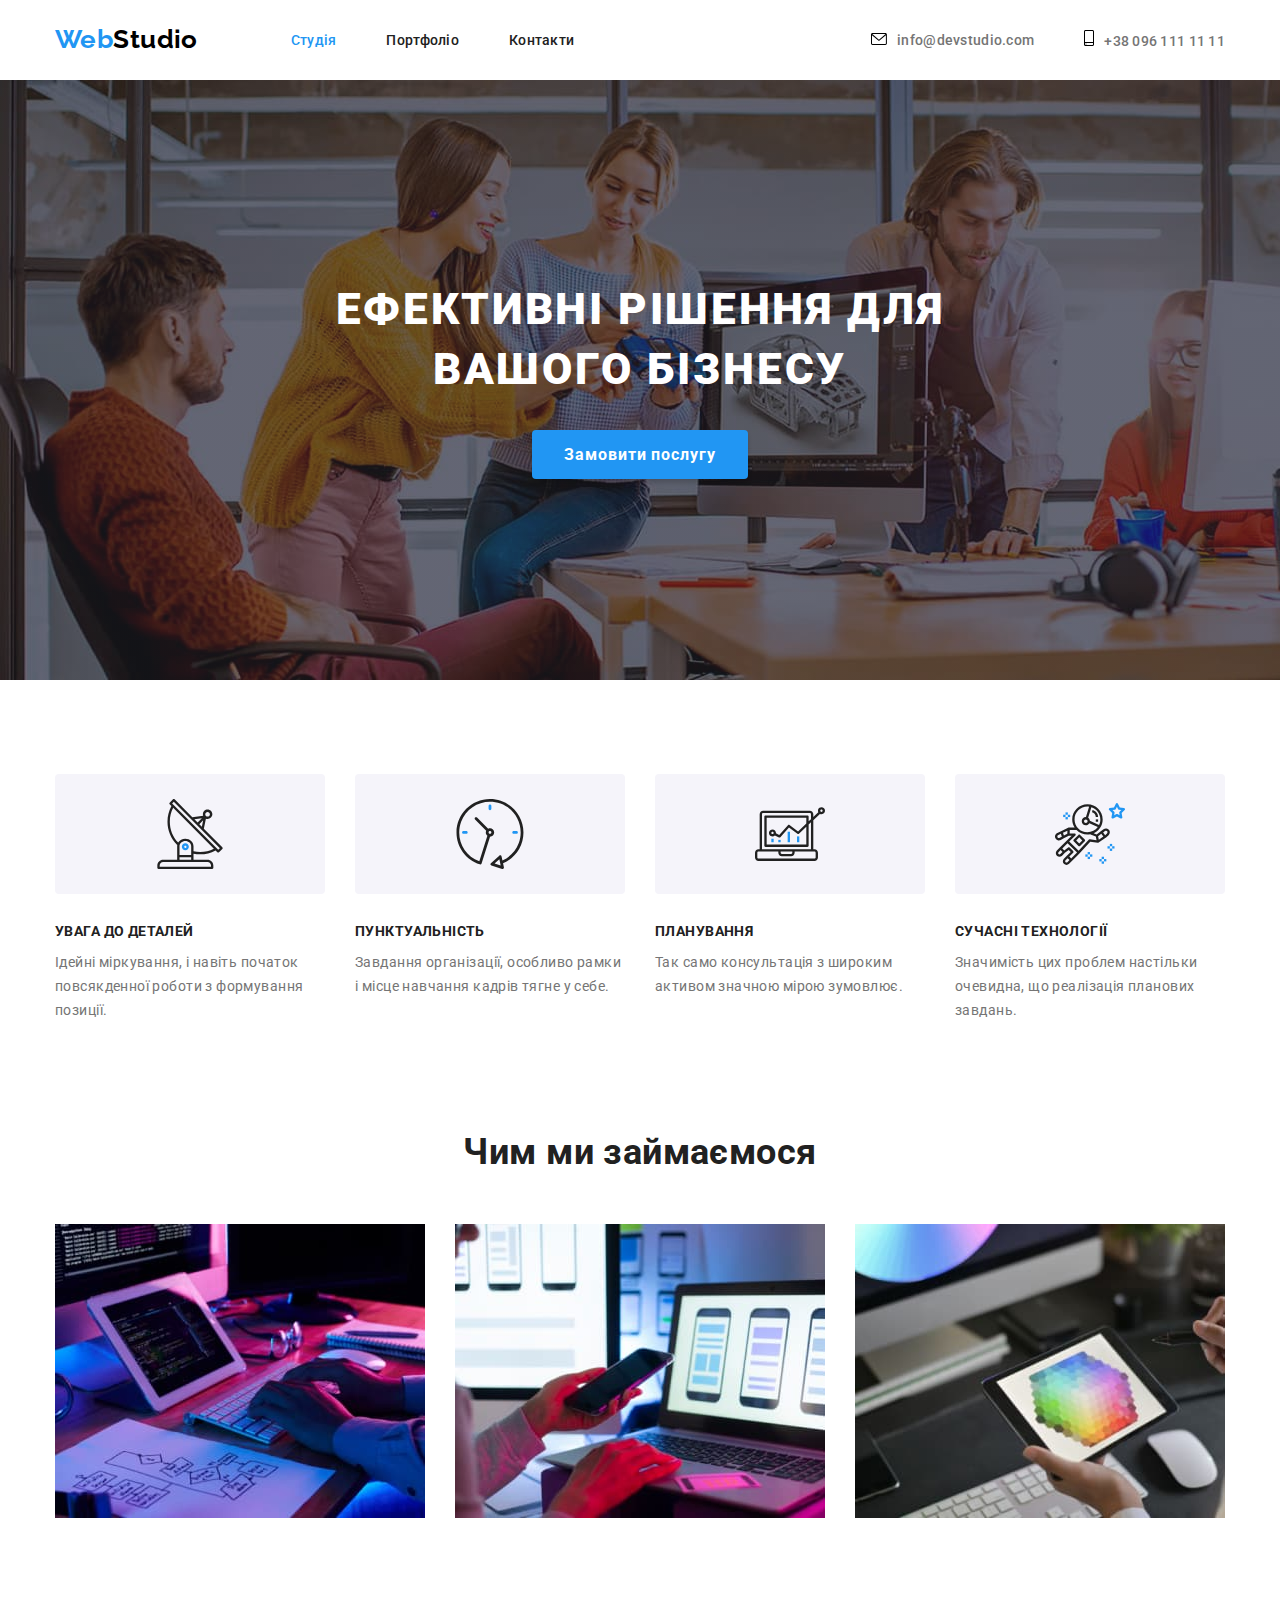
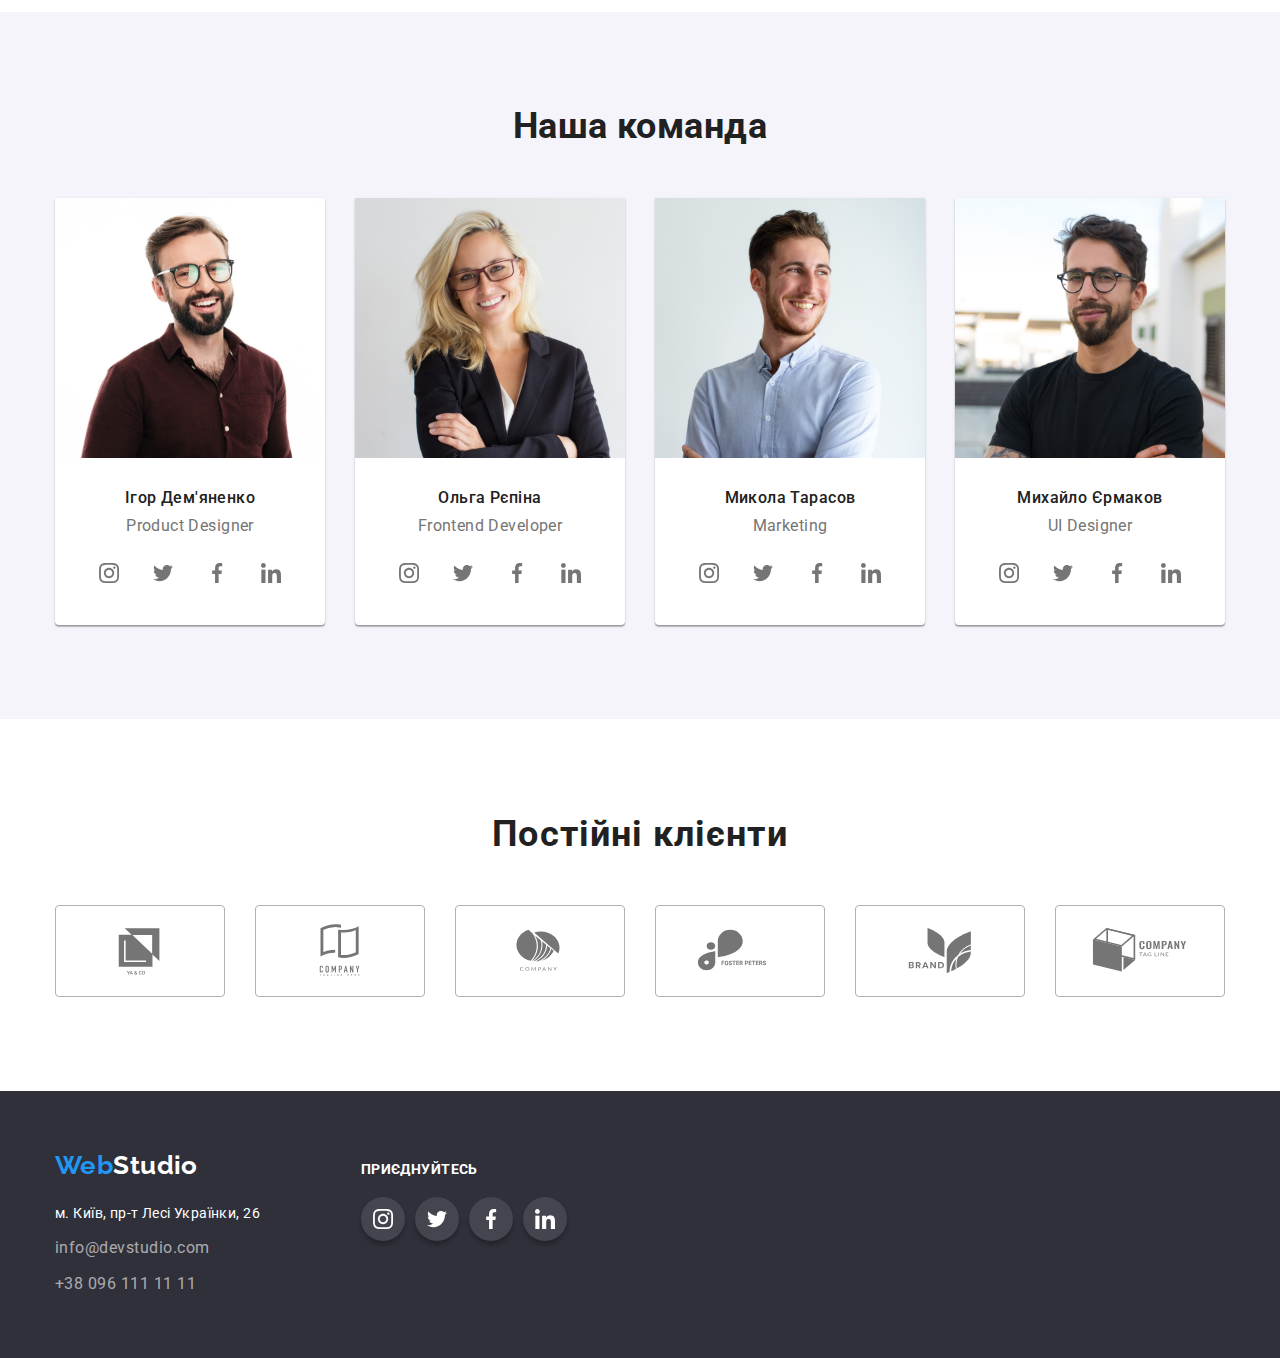
==== commit 384b976b: "hwfinish" ====
--- a/index.html
+++ b/index.html
@@ -33,18 +33,16 @@
         <ul class="header-contacts heder-container">
           <li>
             <div class="icon-contacts">
-                <svg aria-label="конверт" class="above" width="16" height="12">
+             <a href="mailto:info@devstudio.com" class="above"><svg aria-label="конверт" class="above-icon" width="16" height="12">
                 <use href="./images/sprite.svg#icon-envelope" ></use>
-              </svg>
-            <a href="mailto:info@devstudio.com" class="above">info@devstudio.com</a>
+              </svg>info@devstudio.com</a>
           </div>
         </li>
           <li>
             <div class="icon-contacts">
-                <svg aria-label="іконка смартфона" class="above" width="10" height="16" >
+             <a href="tel:+380961111111" class="above"><svg aria-label="іконка смартфона" class="above-icon" width="10" height="16" >
                 <use href="./images/sprite.svg#icon-smartphone" ></use>
-              </svg>
-             <a href="tel:+380961111111" class="above">+38 096 111 11 11</a>
+              </svg>+38 096 111 11 11</a>
           </div>
         </li>
         </ul>
--- a/css/styles.css
+++ b/css/styles.css
@@ -164,10 +164,10 @@
     letter-spacing: 0.02em;
     text-decoration: none;
     color: var(--secondary-text-color);
-    margin-right: 10px;
-    
-}
-
+    }
+.above-icon {
+margin-right: 10px;
+}
 
 .icon-contacts:hover  .above,
 .icon-contacts:focus  .above{
@@ -180,10 +180,14 @@
 
 .hero {
     background-color: var(--primary-bcg-color);
+    max-width: 1600px;
+    height: 600px;
     padding: 200px 0;
     text-align: center;
     background-image: linear-gradient(rgba(47, 48, 58, 0.4),rgba(47, 48, 58, 0.4)), url("../images/img/imghero.jpg");
     background-size: cover;
+    margin: 0 auto;
+    background-repeat: no-repeat;
     }
 
 
@@ -346,20 +350,19 @@
     height: 44px;
     border-radius: 50%;
     background-color: #FFFFFF;
+    color: var(--secondary-text-color);
 }
 .sotial-list-link:hover,
 .sotial-list-link:focus{
     background-color: var(--accent-text-color);
+    color: var(--accent-secondary-text-color);
 }
 .sotial-list-icon{
     width: 20px;
     height: 20px;
-    fill: #AFB1B8;
-}
-.sotial-list-link:hover .sotial-list-icon,
-.sotial-list-link:focus .sotial-list-icon {
-    fill: var(--accent-secondary-text-color);
-}
+    fill: currentColor;
+}
+
 /* Постійні клієнти*/
 
 .customer-title {
@@ -384,15 +387,17 @@
       height: 92px;
       border: 1px solid #AFB1B8;
       border-radius: 4px;
+      color:var(--secondary-text-color);
   }
   .customer-link:hover,
   .customer-link:focus {
       border-color: var(--accent-text-color);
+      color: var(--contacts-footer-color);
   }
 .customer-icon {
     width: 106px;
     height: 60px;
-    fill: #AFB1B8;
+    fill: currentColor;
     
 }
 
@@ -420,12 +425,11 @@
     font-style: normal;
     margin-top: 20px;
 }
-
+.logo-adress {
+margin-right: 70px;
+}
 .address .address-list {
     list-style: none;
-    display: flex;
-    flex-direction: column;
-    margin-right: 70px;
 }
 .address-list-container:not(:last-child){
     margin-bottom: 9px;
@@ -498,7 +502,7 @@
 .footer-sotial-list-link:hover .footer-sotial-list-icon,
 .footer-sotial-list-link:focus .footer-sotial-list-icon {
     fill: var(--accent-secondary-text-color);
-
+}
 /* Портфолио */
     
     .header-line {
